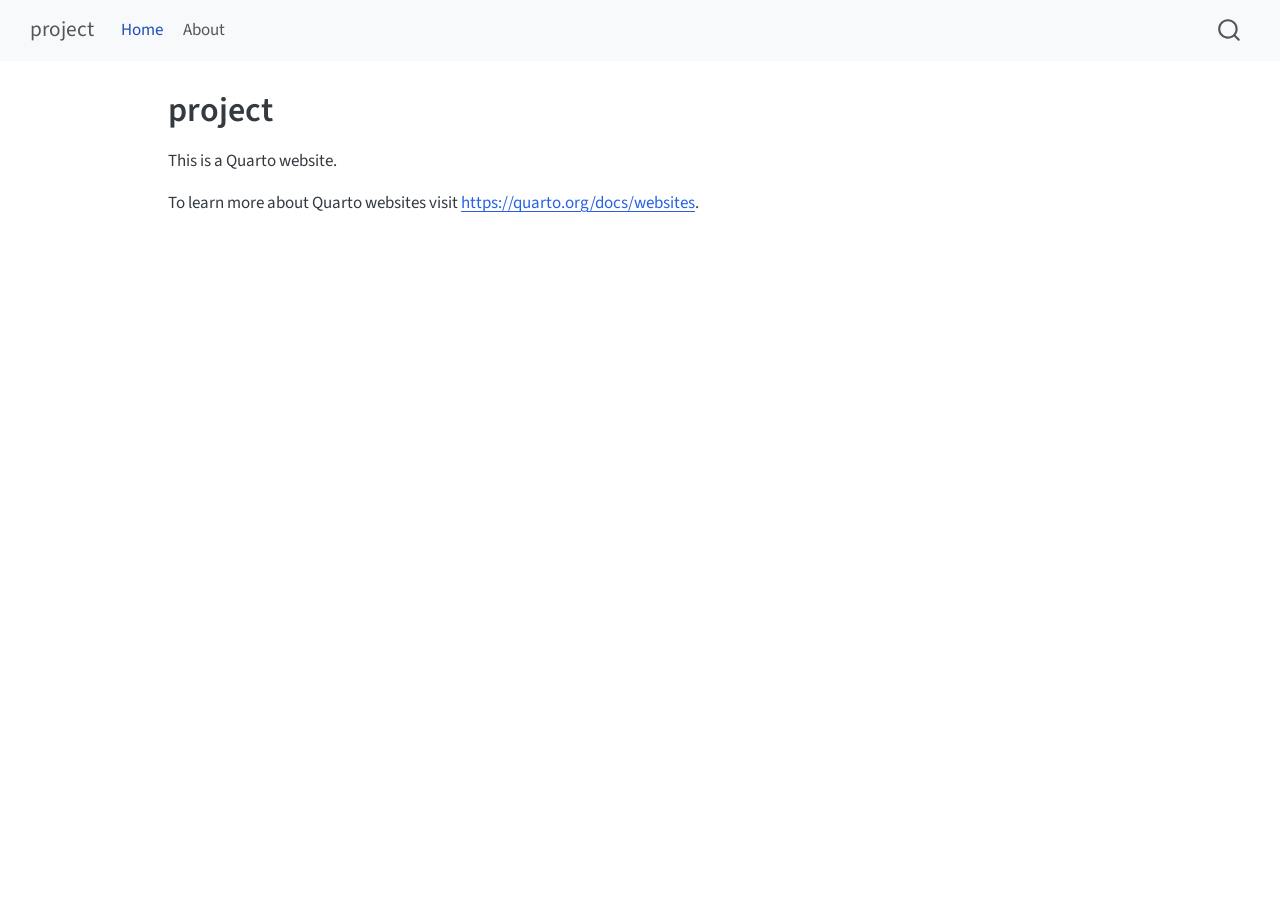
==== docs/index.html @ 7ca0f4db "First initial commit" ====
<!DOCTYPE html>
<html xmlns="http://www.w3.org/1999/xhtml" lang="en" xml:lang="en"><head>

<meta charset="utf-8">
<meta name="generator" content="quarto-1.8.27">

<meta name="viewport" content="width=device-width, initial-scale=1.0, user-scalable=yes">


<title>project</title>
<style>
code{white-space: pre-wrap;}
span.smallcaps{font-variant: small-caps;}
div.columns{display: flex; gap: min(4vw, 1.5em);}
div.column{flex: auto; overflow-x: auto;}
div.hanging-indent{margin-left: 1.5em; text-indent: -1.5em;}
ul.task-list{list-style: none;}
ul.task-list li input[type="checkbox"] {
  width: 0.8em;
  margin: 0 0.8em 0.2em -1em; /* quarto-specific, see https://github.com/quarto-dev/quarto-cli/issues/4556 */ 
  vertical-align: middle;
}
</style>


<script src="site_libs/quarto-nav/quarto-nav.js"></script>
<script src="site_libs/quarto-nav/headroom.min.js"></script>
<script src="site_libs/clipboard/clipboard.min.js"></script>
<script src="site_libs/quarto-search/autocomplete.umd.js"></script>
<script src="site_libs/quarto-search/fuse.min.js"></script>
<script src="site_libs/quarto-search/quarto-search.js"></script>
<meta name="quarto:offset" content="./">
<script src="site_libs/quarto-html/quarto.js" type="module"></script>
<script src="site_libs/quarto-html/tabsets/tabsets.js" type="module"></script>
<script src="site_libs/quarto-html/axe/axe-check.js" type="module"></script>
<script src="site_libs/quarto-html/popper.min.js"></script>
<script src="site_libs/quarto-html/tippy.umd.min.js"></script>
<script src="site_libs/quarto-html/anchor.min.js"></script>
<link href="site_libs/quarto-html/tippy.css" rel="stylesheet">
<link href="site_libs/quarto-html/quarto-syntax-highlighting-ed96de9b727972fe78a7b5d16c58bf87.css" rel="stylesheet" id="quarto-text-highlighting-styles">
<script src="site_libs/bootstrap/bootstrap.min.js"></script>
<link href="site_libs/bootstrap/bootstrap-icons.css" rel="stylesheet">
<link href="site_libs/bootstrap/bootstrap-c82218b12ac0f327fa8bd7d074ce2147.min.css" rel="stylesheet" append-hash="true" id="quarto-bootstrap" data-mode="light">
<script id="quarto-search-options" type="application/json">{
  "location": "navbar",
  "copy-button": false,
  "collapse-after": 3,
  "panel-placement": "end",
  "type": "overlay",
  "limit": 50,
  "keyboard-shortcut": [
    "f",
    "/",
    "s"
  ],
  "show-item-context": false,
  "language": {
    "search-no-results-text": "No results",
    "search-matching-documents-text": "matching documents",
    "search-copy-link-title": "Copy link to search",
    "search-hide-matches-text": "Hide additional matches",
    "search-more-match-text": "more match in this document",
    "search-more-matches-text": "more matches in this document",
    "search-clear-button-title": "Clear",
    "search-text-placeholder": "",
    "search-detached-cancel-button-title": "Cancel",
    "search-submit-button-title": "Submit",
    "search-label": "Search"
  }
}</script>


<link rel="stylesheet" href="styles.css">
</head>

<body class="nav-fixed quarto-light">

<div id="quarto-search-results"></div>
  <header id="quarto-header" class="headroom fixed-top">
    <nav class="navbar navbar-expand-lg " data-bs-theme="dark">
      <div class="navbar-container container-fluid">
      <div class="navbar-brand-container mx-auto">
    <a class="navbar-brand" href="./index.html">
    <span class="navbar-title">project</span>
    </a>
  </div>
            <div id="quarto-search" class="" title="Search"></div>
          <button class="navbar-toggler" type="button" data-bs-toggle="collapse" data-bs-target="#navbarCollapse" aria-controls="navbarCollapse" role="menu" aria-expanded="false" aria-label="Toggle navigation" onclick="if (window.quartoToggleHeadroom) { window.quartoToggleHeadroom(); }">
  <span class="navbar-toggler-icon"></span>
</button>
          <div class="collapse navbar-collapse" id="navbarCollapse">
            <ul class="navbar-nav navbar-nav-scroll me-auto">
  <li class="nav-item">
    <a class="nav-link active" href="./index.html" aria-current="page"> 
<span class="menu-text">Home</span></a>
  </li>  
  <li class="nav-item">
    <a class="nav-link" href="./about.html"> 
<span class="menu-text">About</span></a>
  </li>  
</ul>
          </div> <!-- /navcollapse -->
            <div class="quarto-navbar-tools">
</div>
      </div> <!-- /container-fluid -->
    </nav>
</header>
<!-- content -->
<div id="quarto-content" class="quarto-container page-columns page-rows-contents page-layout-article page-navbar">
<!-- sidebar -->
<!-- margin-sidebar -->
    <div id="quarto-margin-sidebar" class="sidebar margin-sidebar zindex-bottom">
        
    </div>
<!-- main -->
<main class="content" id="quarto-document-content">

<header id="title-block-header" class="quarto-title-block default">
<div class="quarto-title">
<h1 class="title">project</h1>
</div>



<div class="quarto-title-meta">

    
  
    
  </div>
  


</header>


<p>This is a Quarto website.</p>
<p>To learn more about Quarto websites visit <a href="https://quarto.org/docs/websites" class="uri">https://quarto.org/docs/websites</a>.</p>



</main> <!-- /main -->
<script id="quarto-html-after-body" type="application/javascript">
  window.document.addEventListener("DOMContentLoaded", function (event) {
    const icon = "";
    const anchorJS = new window.AnchorJS();
    anchorJS.options = {
      placement: 'right',
      icon: icon
    };
    anchorJS.add('.anchored');
    const isCodeAnnotation = (el) => {
      for (const clz of el.classList) {
        if (clz.startsWith('code-annotation-')) {                     
          return true;
        }
      }
      return false;
    }
    const onCopySuccess = function(e) {
      // button target
      const button = e.trigger;
      // don't keep focus
      button.blur();
      // flash "checked"
      button.classList.add('code-copy-button-checked');
      var currentTitle = button.getAttribute("title");
      button.setAttribute("title", "Copied!");
      let tooltip;
      if (window.bootstrap) {
        button.setAttribute("data-bs-toggle", "tooltip");
        button.setAttribute("data-bs-placement", "left");
        button.setAttribute("data-bs-title", "Copied!");
        tooltip = new bootstrap.Tooltip(button, 
          { trigger: "manual", 
            customClass: "code-copy-button-tooltip",
            offset: [0, -8]});
        tooltip.show();    
      }
      setTimeout(function() {
        if (tooltip) {
          tooltip.hide();
          button.removeAttribute("data-bs-title");
          button.removeAttribute("data-bs-toggle");
          button.removeAttribute("data-bs-placement");
        }
        button.setAttribute("title", currentTitle);
        button.classList.remove('code-copy-button-checked');
      }, 1000);
      // clear code selection
      e.clearSelection();
    }
    const getTextToCopy = function(trigger) {
      const outerScaffold = trigger.parentElement.cloneNode(true);
      const codeEl = outerScaffold.querySelector('code');
      for (const childEl of codeEl.children) {
        if (isCodeAnnotation(childEl)) {
          childEl.remove();
        }
      }
      return codeEl.innerText;
    }
    const clipboard = new window.ClipboardJS('.code-copy-button:not([data-in-quarto-modal])', {
      text: getTextToCopy
    });
    clipboard.on('success', onCopySuccess);
    if (window.document.getElementById('quarto-embedded-source-code-modal')) {
      const clipboardModal = new window.ClipboardJS('.code-copy-button[data-in-quarto-modal]', {
        text: getTextToCopy,
        container: window.document.getElementById('quarto-embedded-source-code-modal')
      });
      clipboardModal.on('success', onCopySuccess);
    }
      var localhostRegex = new RegExp(/^(?:http|https):\/\/localhost\:?[0-9]*\//);
      var mailtoRegex = new RegExp(/^mailto:/);
        var filterRegex = new RegExp('/' + window.location.host + '/');
      var isInternal = (href) => {
          return filterRegex.test(href) || localhostRegex.test(href) || mailtoRegex.test(href);
      }
      // Inspect non-navigation links and adorn them if external
     var links = window.document.querySelectorAll('a[href]:not(.nav-link):not(.navbar-brand):not(.toc-action):not(.sidebar-link):not(.sidebar-item-toggle):not(.pagination-link):not(.no-external):not([aria-hidden]):not(.dropdown-item):not(.quarto-navigation-tool):not(.about-link)');
      for (var i=0; i<links.length; i++) {
        const link = links[i];
        if (!isInternal(link.href)) {
          // undo the damage that might have been done by quarto-nav.js in the case of
          // links that we want to consider external
          if (link.dataset.originalHref !== undefined) {
            link.href = link.dataset.originalHref;
          }
        }
      }
    function tippyHover(el, contentFn, onTriggerFn, onUntriggerFn) {
      const config = {
        allowHTML: true,
        maxWidth: 500,
        delay: 100,
        arrow: false,
        appendTo: function(el) {
            return el.parentElement;
        },
        interactive: true,
        interactiveBorder: 10,
        theme: 'quarto',
        placement: 'bottom-start',
      };
      if (contentFn) {
        config.content = contentFn;
      }
      if (onTriggerFn) {
        config.onTrigger = onTriggerFn;
      }
      if (onUntriggerFn) {
        config.onUntrigger = onUntriggerFn;
      }
      window.tippy(el, config); 
    }
    const noterefs = window.document.querySelectorAll('a[role="doc-noteref"]');
    for (var i=0; i<noterefs.length; i++) {
      const ref = noterefs[i];
      tippyHover(ref, function() {
        // use id or data attribute instead here
        let href = ref.getAttribute('data-footnote-href') || ref.getAttribute('href');
        try { href = new URL(href).hash; } catch {}
        const id = href.replace(/^#\/?/, "");
        const note = window.document.getElementById(id);
        if (note) {
          return note.innerHTML;
        } else {
          return "";
        }
      });
    }
    const xrefs = window.document.querySelectorAll('a.quarto-xref');
    const processXRef = (id, note) => {
      // Strip column container classes
      const stripColumnClz = (el) => {
        el.classList.remove("page-full", "page-columns");
        if (el.children) {
          for (const child of el.children) {
            stripColumnClz(child);
          }
        }
      }
      stripColumnClz(note)
      if (id === null || id.startsWith('sec-')) {
        // Special case sections, only their first couple elements
        const container = document.createElement("div");
        if (note.children && note.children.length > 2) {
          container.appendChild(note.children[0].cloneNode(true));
          for (let i = 1; i < note.children.length; i++) {
            const child = note.children[i];
            if (child.tagName === "P" && child.innerText === "") {
              continue;
            } else {
              container.appendChild(child.cloneNode(true));
              break;
            }
          }
          if (window.Quarto?.typesetMath) {
            window.Quarto.typesetMath(container);
          }
          return container.innerHTML
        } else {
          if (window.Quarto?.typesetMath) {
            window.Quarto.typesetMath(note);
          }
          return note.innerHTML;
        }
      } else {
        // Remove any anchor links if they are present
        const anchorLink = note.querySelector('a.anchorjs-link');
        if (anchorLink) {
          anchorLink.remove();
        }
        if (window.Quarto?.typesetMath) {
          window.Quarto.typesetMath(note);
        }
        if (note.classList.contains("callout")) {
          return note.outerHTML;
        } else {
          return note.innerHTML;
        }
      }
    }
    for (var i=0; i<xrefs.length; i++) {
      const xref = xrefs[i];
      tippyHover(xref, undefined, function(instance) {
        instance.disable();
        let url = xref.getAttribute('href');
        let hash = undefined; 
        if (url.startsWith('#')) {
          hash = url;
        } else {
          try { hash = new URL(url).hash; } catch {}
        }
        if (hash) {
          const id = hash.replace(/^#\/?/, "");
          const note = window.document.getElementById(id);
          if (note !== null) {
            try {
              const html = processXRef(id, note.cloneNode(true));
              instance.setContent(html);
            } finally {
              instance.enable();
              instance.show();
            }
          } else {
            // See if we can fetch this
            fetch(url.split('#')[0])
            .then(res => res.text())
            .then(html => {
              const parser = new DOMParser();
              const htmlDoc = parser.parseFromString(html, "text/html");
              const note = htmlDoc.getElementById(id);
              if (note !== null) {
                const html = processXRef(id, note);
                instance.setContent(html);
              } 
            }).finally(() => {
              instance.enable();
              instance.show();
            });
          }
        } else {
          // See if we can fetch a full url (with no hash to target)
          // This is a special case and we should probably do some content thinning / targeting
          fetch(url)
          .then(res => res.text())
          .then(html => {
            const parser = new DOMParser();
            const htmlDoc = parser.parseFromString(html, "text/html");
            const note = htmlDoc.querySelector('main.content');
            if (note !== null) {
              // This should only happen for chapter cross references
              // (since there is no id in the URL)
              // remove the first header
              if (note.children.length > 0 && note.children[0].tagName === "HEADER") {
                note.children[0].remove();
              }
              const html = processXRef(null, note);
              instance.setContent(html);
            } 
          }).finally(() => {
            instance.enable();
            instance.show();
          });
        }
      }, function(instance) {
      });
    }
        let selectedAnnoteEl;
        const selectorForAnnotation = ( cell, annotation) => {
          let cellAttr = 'data-code-cell="' + cell + '"';
          let lineAttr = 'data-code-annotation="' +  annotation + '"';
          const selector = 'span[' + cellAttr + '][' + lineAttr + ']';
          return selector;
        }
        const selectCodeLines = (annoteEl) => {
          const doc = window.document;
          const targetCell = annoteEl.getAttribute("data-target-cell");
          const targetAnnotation = annoteEl.getAttribute("data-target-annotation");
          const annoteSpan = window.document.querySelector(selectorForAnnotation(targetCell, targetAnnotation));
          const lines = annoteSpan.getAttribute("data-code-lines").split(",");
          const lineIds = lines.map((line) => {
            return targetCell + "-" + line;
          })
          let top = null;
          let height = null;
          let parent = null;
          if (lineIds.length > 0) {
              //compute the position of the single el (top and bottom and make a div)
              const el = window.document.getElementById(lineIds[0]);
              top = el.offsetTop;
              height = el.offsetHeight;
              parent = el.parentElement.parentElement;
            if (lineIds.length > 1) {
              const lastEl = window.document.getElementById(lineIds[lineIds.length - 1]);
              const bottom = lastEl.offsetTop + lastEl.offsetHeight;
              height = bottom - top;
            }
            if (top !== null && height !== null && parent !== null) {
              // cook up a div (if necessary) and position it 
              let div = window.document.getElementById("code-annotation-line-highlight");
              if (div === null) {
                div = window.document.createElement("div");
                div.setAttribute("id", "code-annotation-line-highlight");
                div.style.position = 'absolute';
                parent.appendChild(div);
              }
              div.style.top = top - 2 + "px";
              div.style.height = height + 4 + "px";
              div.style.left = 0;
              let gutterDiv = window.document.getElementById("code-annotation-line-highlight-gutter");
              if (gutterDiv === null) {
                gutterDiv = window.document.createElement("div");
                gutterDiv.setAttribute("id", "code-annotation-line-highlight-gutter");
                gutterDiv.style.position = 'absolute';
                const codeCell = window.document.getElementById(targetCell);
                const gutter = codeCell.querySelector('.code-annotation-gutter');
                gutter.appendChild(gutterDiv);
              }
              gutterDiv.style.top = top - 2 + "px";
              gutterDiv.style.height = height + 4 + "px";
            }
            selectedAnnoteEl = annoteEl;
          }
        };
        const unselectCodeLines = () => {
          const elementsIds = ["code-annotation-line-highlight", "code-annotation-line-highlight-gutter"];
          elementsIds.forEach((elId) => {
            const div = window.document.getElementById(elId);
            if (div) {
              div.remove();
            }
          });
          selectedAnnoteEl = undefined;
        };
          // Handle positioning of the toggle
      window.addEventListener(
        "resize",
        throttle(() => {
          elRect = undefined;
          if (selectedAnnoteEl) {
            selectCodeLines(selectedAnnoteEl);
          }
        }, 10)
      );
      function throttle(fn, ms) {
      let throttle = false;
      let timer;
        return (...args) => {
          if(!throttle) { // first call gets through
              fn.apply(this, args);
              throttle = true;
          } else { // all the others get throttled
              if(timer) clearTimeout(timer); // cancel #2
              timer = setTimeout(() => {
                fn.apply(this, args);
                timer = throttle = false;
              }, ms);
          }
        };
      }
        // Attach click handler to the DT
        const annoteDls = window.document.querySelectorAll('dt[data-target-cell]');
        for (const annoteDlNode of annoteDls) {
          annoteDlNode.addEventListener('click', (event) => {
            const clickedEl = event.target;
            if (clickedEl !== selectedAnnoteEl) {
              unselectCodeLines();
              const activeEl = window.document.querySelector('dt[data-target-cell].code-annotation-active');
              if (activeEl) {
                activeEl.classList.remove('code-annotation-active');
              }
              selectCodeLines(clickedEl);
              clickedEl.classList.add('code-annotation-active');
            } else {
              // Unselect the line
              unselectCodeLines();
              clickedEl.classList.remove('code-annotation-active');
            }
          });
        }
    const findCites = (el) => {
      const parentEl = el.parentElement;
      if (parentEl) {
        const cites = parentEl.dataset.cites;
        if (cites) {
          return {
            el,
            cites: cites.split(' ')
          };
        } else {
          return findCites(el.parentElement)
        }
      } else {
        return undefined;
      }
    };
    var bibliorefs = window.document.querySelectorAll('a[role="doc-biblioref"]');
    for (var i=0; i<bibliorefs.length; i++) {
      const ref = bibliorefs[i];
      const citeInfo = findCites(ref);
      if (citeInfo) {
        tippyHover(citeInfo.el, function() {
          var popup = window.document.createElement('div');
          citeInfo.cites.forEach(function(cite) {
            var citeDiv = window.document.createElement('div');
            citeDiv.classList.add('hanging-indent');
            citeDiv.classList.add('csl-entry');
            var biblioDiv = window.document.getElementById('ref-' + cite);
            if (biblioDiv) {
              citeDiv.innerHTML = biblioDiv.innerHTML;
            }
            popup.appendChild(citeDiv);
          });
          return popup.innerHTML;
        });
      }
    }
  });
  </script>
</div> <!-- /content -->




</body></html>
---- docs/site_libs/quarto-html/tippy.css ----
.tippy-box[data-animation=fade][data-state=hidden]{opacity:0}[data-tippy-root]{max-width:calc(100vw - 10px)}.tippy-box{position:relative;background-color:#333;color:#fff;border-radius:4px;font-size:14px;line-height:1.4;white-space:normal;outline:0;transition-property:transform,visibility,opacity}.tippy-box[data-placement^=top]>.tippy-arrow{bottom:0}.tippy-box[data-placement^=top]>.tippy-arrow:before{bottom:-7px;left:0;border-width:8px 8px 0;border-top-color:initial;transform-origin:center top}.tippy-box[data-placement^=bottom]>.tippy-arrow{top:0}.tippy-box[data-placement^=bottom]>.tippy-arrow:before{top:-7px;left:0;border-width:0 8px 8px;border-bottom-color:initial;transform-origin:center bottom}.tippy-box[data-placement^=left]>.tippy-arrow{right:0}.tippy-box[data-placement^=left]>.tippy-arrow:before{border-width:8px 0 8px 8px;border-left-color:initial;right:-7px;transform-origin:center left}.tippy-box[data-placement^=right]>.tippy-arrow{left:0}.tippy-box[data-placement^=right]>.tippy-arrow:before{left:-7px;border-width:8px 8px 8px 0;border-right-color:initial;transform-origin:center right}.tippy-box[data-inertia][data-state=visible]{transition-timing-function:cubic-bezier(.54,1.5,.38,1.11)}.tippy-arrow{width:16px;height:16px;color:#333}.tippy-arrow:before{content:"";position:absolute;border-color:transparent;border-style:solid}.tippy-content{position:relative;padding:5px 9px;z-index:1}
---- docs/site_libs/quarto-html/quarto-syntax-highlighting-ed96de9b727972fe78a7b5d16c58bf87.css ----
/* quarto syntax highlight colors */
:root {
  --quarto-hl-ot-color: #003B4F;
  --quarto-hl-at-color: #657422;
  --quarto-hl-ss-color: #20794D;
  --quarto-hl-an-color: #5E5E5E;
  --quarto-hl-fu-color: #4758AB;
  --quarto-hl-st-color: #20794D;
  --quarto-hl-cf-color: #003B4F;
  --quarto-hl-op-color: #5E5E5E;
  --quarto-hl-er-color: #AD0000;
  --quarto-hl-bn-color: #AD0000;
  --quarto-hl-al-color: #AD0000;
  --quarto-hl-va-color: #111111;
  --quarto-hl-bu-color: inherit;
  --quarto-hl-ex-color: inherit;
  --quarto-hl-pp-color: #AD0000;
  --quarto-hl-in-color: #5E5E5E;
  --quarto-hl-vs-color: #20794D;
  --quarto-hl-wa-color: #5E5E5E;
  --quarto-hl-do-color: #5E5E5E;
  --quarto-hl-im-color: #00769E;
  --quarto-hl-ch-color: #20794D;
  --quarto-hl-dt-color: #AD0000;
  --quarto-hl-fl-color: #AD0000;
  --quarto-hl-co-color: #5E5E5E;
  --quarto-hl-cv-color: #5E5E5E;
  --quarto-hl-cn-color: #8f5902;
  --quarto-hl-sc-color: #5E5E5E;
  --quarto-hl-dv-color: #AD0000;
  --quarto-hl-kw-color: #003B4F;
}

/* other quarto variables */
:root {
  --quarto-font-monospace: SFMono-Regular, Menlo, Monaco, Consolas, "Liberation Mono", "Courier New", monospace;
}

/* syntax highlight based on Pandoc's rules */
pre > code.sourceCode > span {
  color: #003B4F;
}

code.sourceCode > span {
  color: #003B4F;
}

div.sourceCode,
div.sourceCode pre.sourceCode {
  color: #003B4F;
}

/* Normal */
code span {
  color: #003B4F;
}

/* Alert */
code span.al {
  color: #AD0000;
  font-style: inherit;
}

/* Annotation */
code span.an {
  color: #5E5E5E;
  font-style: inherit;
}

/* Attribute */
code span.at {
  color: #657422;
  font-style: inherit;
}

/* BaseN */
code span.bn {
  color: #AD0000;
  font-style: inherit;
}

/* BuiltIn */
code span.bu {
  font-style: inherit;
}

/* ControlFlow */
code span.cf {
  color: #003B4F;
  font-weight: bold;
  font-style: inherit;
}

/* Char */
code span.ch {
  color: #20794D;
  font-style: inherit;
}

/* Constant */
code span.cn {
  color: #8f5902;
  font-style: inherit;
}

/* Comment */
code span.co {
  color: #5E5E5E;
  font-style: inherit;
}

/* CommentVar */
code span.cv {
  color: #5E5E5E;
  font-style: italic;
}

/* Documentation */
code span.do {
  color: #5E5E5E;
  font-style: italic;
}

/* DataType */
code span.dt {
  color: #AD0000;
  font-style: inherit;
}

/* DecVal */
code span.dv {
  color: #AD0000;
  font-style: inherit;
}

/* Error */
code span.er {
  color: #AD0000;
  font-style: inherit;
}

/* Extension */
code span.ex {
  font-style: inherit;
}

/* Float */
code span.fl {
  color: #AD0000;
  font-style: inherit;
}

/* Function */
code span.fu {
  color: #4758AB;
  font-style: inherit;
}

/* Import */
code span.im {
  color: #00769E;
  font-style: inherit;
}

/* Information */
code span.in {
  color: #5E5E5E;
  font-style: inherit;
}

/* Keyword */
code span.kw {
  color: #003B4F;
  font-weight: bold;
  font-style: inherit;
}

/* Operator */
code span.op {
  color: #5E5E5E;
  font-style: inherit;
}

/* Other */
code span.ot {
  color: #003B4F;
  font-style: inherit;
}

/* Preprocessor */
code span.pp {
  color: #AD0000;
  font-style: inherit;
}

/* SpecialChar */
code span.sc {
  color: #5E5E5E;
  font-style: inherit;
}

/* SpecialString */
code span.ss {
  color: #20794D;
  font-style: inherit;
}

/* String */
code span.st {
  color: #20794D;
  font-style: inherit;
}

/* Variable */
code span.va {
  color: #111111;
  font-style: inherit;
}

/* VerbatimString */
code span.vs {
  color: #20794D;
  font-style: inherit;
}

/* Warning */
code span.wa {
  color: #5E5E5E;
  font-style: italic;
}

.prevent-inlining {
  content: "</";
}

/*# sourceMappingURL=0920dd6d7437995b8cdf7429764427b1.css.map */
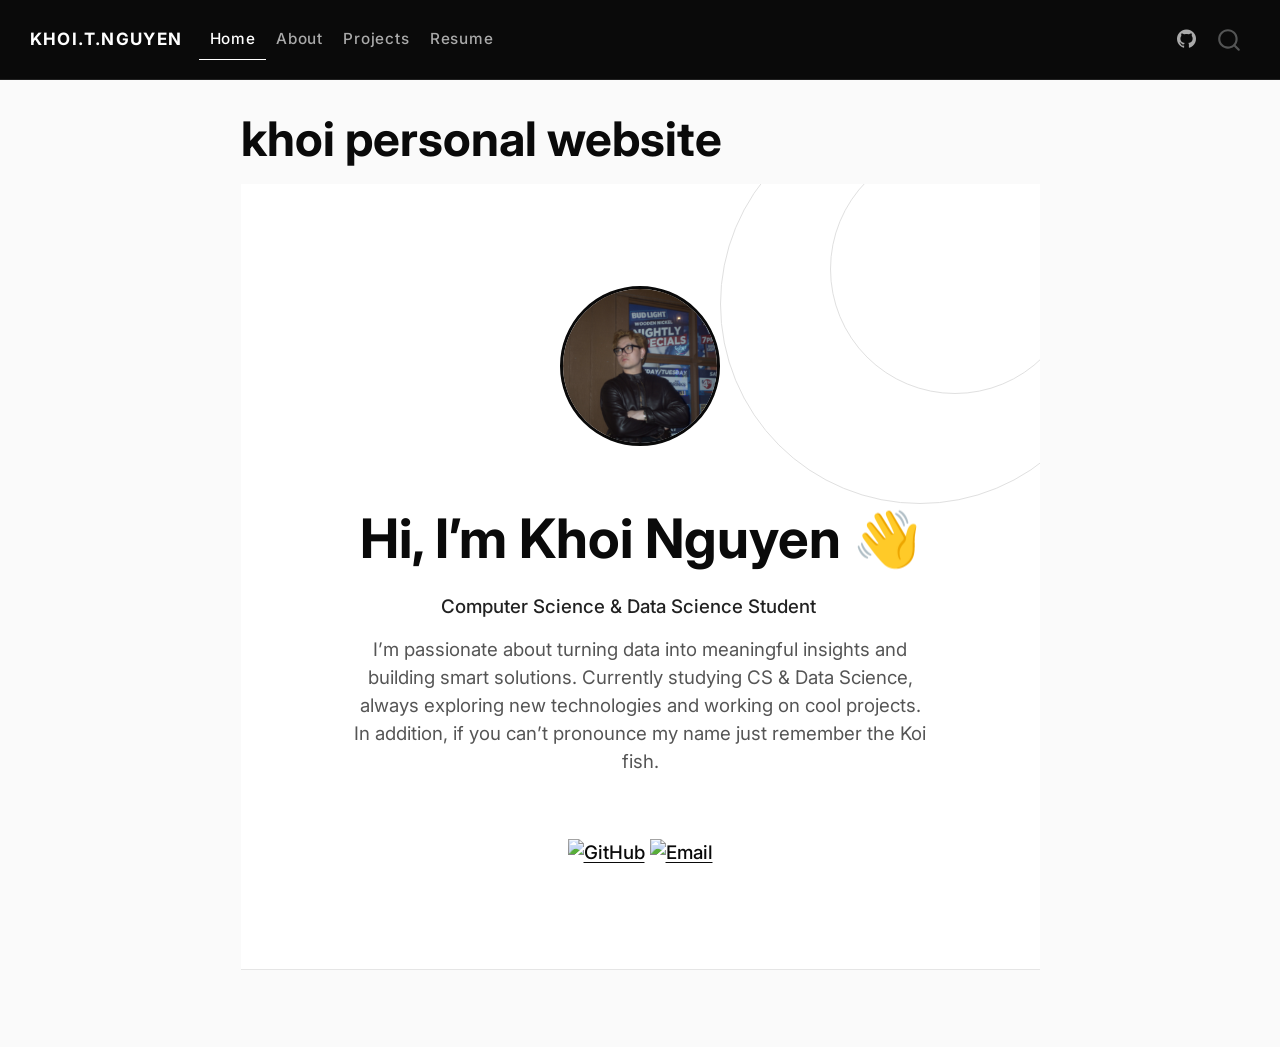
==== commit 2ea43acf: "adding resume and first project page" ====
--- a/docs/index.html
+++ b/docs/index.html
@@ -7,7 +7,7 @@
 <meta name="viewport" content="width=device-width, initial-scale=1.0, user-scalable=yes">
 
 
-<title>project</title>
+<title>khoi personal website – Khoi.T.Nguyen</title>
 <style>
 code{white-space: pre-wrap;}
 span.smallcaps{font-variant: small-caps;}
@@ -73,7 +73,7 @@
 <link rel="stylesheet" href="styles.css">
 </head>
 
-<body class="nav-fixed quarto-light">
+<body class="nav-fixed fullcontent quarto-light">
 
 <div id="quarto-search-results"></div>
   <header id="quarto-header" class="headroom fixed-top">
@@ -81,7 +81,7 @@
       <div class="navbar-container container-fluid">
       <div class="navbar-brand-container mx-auto">
     <a class="navbar-brand" href="./index.html">
-    <span class="navbar-title">project</span>
+    <span class="navbar-title">Khoi.T.Nguyen</span>
     </a>
   </div>
             <div id="quarto-search" class="" title="Search"></div>
@@ -98,6 +98,21 @@
     <a class="nav-link" href="./about.html"> 
 <span class="menu-text">About</span></a>
   </li>  
+  <li class="nav-item">
+    <a class="nav-link" href="./projects.html"> 
+<span class="menu-text">Projects</span></a>
+  </li>  
+  <li class="nav-item">
+    <a class="nav-link" href="./resume.qmd"> 
+<span class="menu-text">Resume</span></a>
+  </li>  
+</ul>
+            <ul class="navbar-nav navbar-nav-scroll ms-auto">
+  <li class="nav-item compact">
+    <a class="nav-link" href="https://github.com/kho2934"> <i class="bi bi-github" role="img">
+</i> 
+<span class="menu-text"></span></a>
+  </li>  
 </ul>
           </div> <!-- /navcollapse -->
             <div class="quarto-navbar-tools">
@@ -109,15 +124,13 @@
 <div id="quarto-content" class="quarto-container page-columns page-rows-contents page-layout-article page-navbar">
 <!-- sidebar -->
 <!-- margin-sidebar -->
-    <div id="quarto-margin-sidebar" class="sidebar margin-sidebar zindex-bottom">
-        
-    </div>
+    
 <!-- main -->
 <main class="content" id="quarto-document-content">
 
 <header id="title-block-header" class="quarto-title-block default">
 <div class="quarto-title">
-<h1 class="title">project</h1>
+<h1 class="title">khoi personal website</h1>
 </div>
 
 
@@ -134,8 +147,18 @@
 </header>
 
 
-<p>This is a Quarto website.</p>
-<p>To learn more about Quarto websites visit <a href="https://quarto.org/docs/websites" class="uri">https://quarto.org/docs/websites</a>.</p>
+<div class="hero">
+<p><img src="images/profile.jpeg" class="profile-photo img-fluid"></p>
+<section id="hi-im-khoi-nguyen" class="level1">
+<h1>Hi, I’m Khoi Nguyen 👋</h1>
+<section id="computer-science-data-science-student" class="level3">
+<h3 class="anchored" data-anchor-id="computer-science-data-science-student">Computer Science &amp; Data Science Student</h3>
+<p>I’m passionate about turning data into meaningful insights and building smart solutions. Currently studying CS &amp; Data Science, always exploring new technologies and working on cool projects. In addition, if you can’t pronounce my name just remember the Koi fish.</p>
+<p><br></p>
+<p><a href="https://github.com/kho2934"><img src="https://img.shields.io/badge/GitHub-6c63ff?style=for-the-badge&amp;logo=github&amp;logoColor=white.png" class="img-fluid" alt="GitHub"></a> <a href="mailto:nguyenkh889@gmail.com"><img src="https://img.shields.io/badge/Email-6c63ff?style=for-the-badge&amp;logo=gmail&amp;logoColor=white.png" class="img-fluid" alt="Email"></a></p>
+</section>
+</section>
+</div>
 
 
 
--- a/docs/styles.css
+++ b/docs/styles.css
@@ -0,0 +1,135 @@
+@import url('https://fonts.googleapis.com/css2?family=Inter:wght@400;500;700&display=swap');
+
+body {
+  font-family: 'Inter', sans-serif;
+  background-color: #fafafa;
+  color: #0a0a0a;
+}
+
+/* ── Navbar ── */
+.navbar {
+  background: #0a0a0a !important;
+  padding: 1rem 2rem;
+  border-bottom: 1px solid #222;
+}
+
+.navbar-brand {
+  color: #ffffff !important;
+  font-weight: 700;
+  letter-spacing: 0.08em;
+  text-transform: uppercase;
+  font-size: 1rem;
+}
+
+.nav-link {
+  color: #aaaaaa !important;
+  font-weight: 500;
+  letter-spacing: 0.05em;
+  font-size: 0.9rem;
+  transition: color 0.2s;
+}
+
+.nav-link:hover, .nav-link.active {
+  color: #ffffff !important;
+  border-bottom: 1px solid #fff;
+}
+
+/* ── Headings ── */
+h1 { font-size: 2.8rem; font-weight: 700; color: #0a0a0a; line-height: 1.2; }
+h2 { font-size: 1.6rem; font-weight: 700; color: #0a0a0a; }
+h3 { font-size: 1.1rem; font-weight: 500; color: #0a0a0a; }
+
+/* ── Links ── */
+a { color: #0a0a0a; font-weight: 500; text-decoration: underline; }
+a:hover { color: #555; }
+
+/* ── Hero section ── */
+.hero {
+  padding: 5rem 2rem;
+  text-align: center;
+  background: #ffffff;
+  border-bottom: 1px solid #e5e5e5;
+  position: relative;
+  overflow: hidden;
+}
+
+.hero::before {
+  content: '';
+  position: absolute;
+  top: -80px; right: -80px;
+  width: 400px; height: 400px;
+  border-radius: 50%;
+  border: 1px solid #e0e0e0;
+  pointer-events: none;
+}
+
+.hero::after {
+  content: '';
+  position: absolute;
+  top: -40px; right: -40px;
+  width: 250px; height: 250px;
+  border-radius: 50%;
+  border: 1px solid #e0e0e0;
+  pointer-events: none;
+}
+
+.hero h1 { font-size: 3.2rem; color: #0a0a0a; }
+.hero p { font-size: 1.1rem; color: #555; max-width: 580px; margin: 1rem auto; }
+
+/* ── Profile photo ── */
+.profile-photo {
+  width: 160px;
+  height: 160px;
+  border-radius: 50%;
+  object-fit: cover;
+  border: 3px solid #0a0a0a;
+  margin-bottom: 1.5rem;
+  filter: grayscale(20%);
+}
+
+/* ── Badges / buttons ── */
+.btn, .btn-primary {
+  background: #0a0a0a;
+  color: #fff;
+  border: none;
+  border-radius: 25px;
+  padding: 0.5rem 1.4rem;
+  font-weight: 500;
+  font-size: 0.85rem;
+  letter-spacing: 0.04em;
+}
+
+.btn:hover { background: #333; color: #fff; }
+
+/* ── Cards ── */
+.card {
+  background: #ffffff;
+  border: 0.5px solid #e0e0e0 !important;
+  border-radius: 12px !important;
+  box-shadow: none !important;
+  transition: transform 0.2s, border-color 0.2s;
+  border-top: 3px solid #0a0a0a !important;
+}
+
+.card:hover {
+  transform: translateY(-4px);
+  border-color: #0a0a0a !important;
+}
+
+/* ── Section labels ── */
+.section-label {
+  font-size: 0.75rem;
+  letter-spacing: 0.12em;
+  text-transform: uppercase;
+  color: #888;
+  margin-bottom: 1.5rem;
+}
+
+/* ── Footer ── */
+.page-footer {
+  background: #0a0a0a;
+  color: #666;
+  text-align: center;
+  padding: 1.5rem;
+  font-size: 0.85rem;
+}
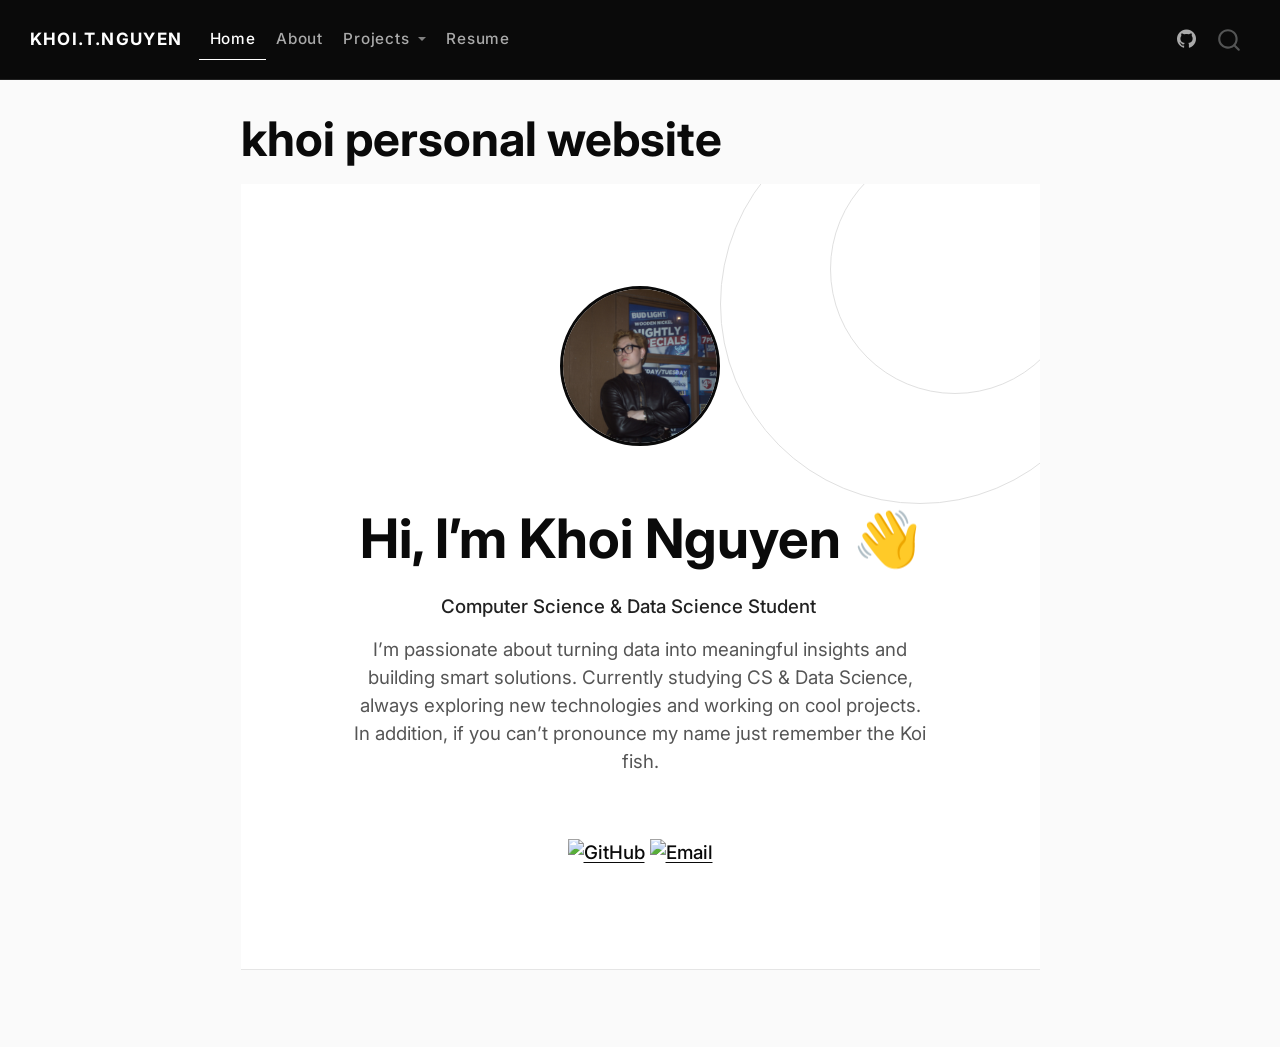
==== commit 1894ceb5: "test pushing site" ====
--- a/docs/index.html
+++ b/docs/index.html
@@ -98,12 +98,27 @@
     <a class="nav-link" href="./about.html"> 
 <span class="menu-text">About</span></a>
   </li>  
+  <li class="nav-item dropdown ">
+    <a class="nav-link dropdown-toggle" href="#" id="nav-menu-projects" role="link" data-bs-toggle="dropdown" aria-expanded="false">
+ <span class="menu-text">Projects</span>
+    </a>
+    <ul class="dropdown-menu" aria-labelledby="nav-menu-projects">    
+        <li>
+    <a class="dropdown-item" href="./projects.html">
+ <span class="dropdown-text">F1 SQL Analysis</span></a>
+  </li>  
+        <li>
+    <a class="dropdown-item" href="./Project3.html">
+ <span class="dropdown-text">Love, Fear, and Social Worlds: A Text Analysis of Pride and Prejudice, Frankenstein, and Dracula</span></a>
+  </li>  
+        <li>
+    <a class="dropdown-item" href="./project4.html">
+ <span class="dropdown-text">aRtpalette</span></a>
+  </li>  
+    </ul>
+  </li>
   <li class="nav-item">
-    <a class="nav-link" href="./projects.html"> 
-<span class="menu-text">Projects</span></a>
-  </li>  
-  <li class="nav-item">
-    <a class="nav-link" href="./resume.qmd"> 
+    <a class="nav-link" href="./Resume.html"> 
 <span class="menu-text">Resume</span></a>
   </li>  
 </ul>
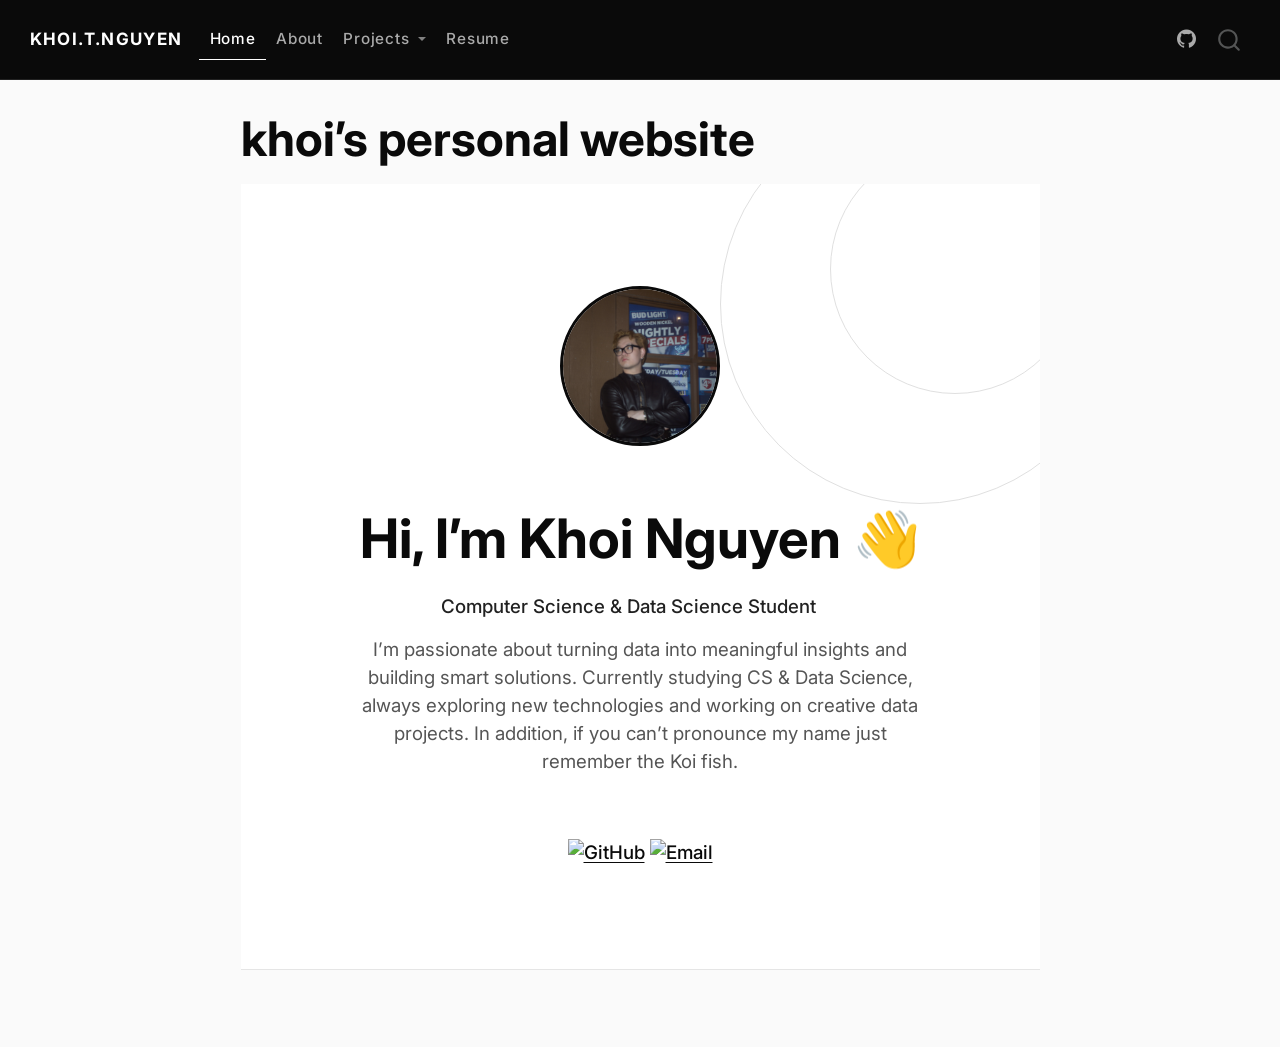
==== commit aa83e948: "adding project and fixing details" ====
--- a/docs/index.html
+++ b/docs/index.html
@@ -7,7 +7,7 @@
 <meta name="viewport" content="width=device-width, initial-scale=1.0, user-scalable=yes">
 
 
-<title>khoi personal website – Khoi.T.Nguyen</title>
+<title>khoi’s personal website – Khoi.T.Nguyen</title>
 <style>
 code{white-space: pre-wrap;}
 span.smallcaps{font-variant: small-caps;}
@@ -115,6 +115,14 @@
     <a class="dropdown-item" href="./project4.html">
  <span class="dropdown-text">aRtpalette</span></a>
   </li>  
+        <li>
+    <a class="dropdown-item" href="./Paper_presentation_poster.html">
+ <span class="dropdown-text">Paper Analysis: DuckDB: An Embeddable Analytical Database</span></a>
+  </li>  
+        <li>
+    <a class="dropdown-item" href="./TitanicProject.html">
+ <span class="dropdown-text">Survival on the Titanic: Analyzing Patterns and Building Predictive Models</span></a>
+  </li>  
     </ul>
   </li>
   <li class="nav-item">
@@ -145,7 +153,7 @@
 
 <header id="title-block-header" class="quarto-title-block default">
 <div class="quarto-title">
-<h1 class="title">khoi personal website</h1>
+<h1 class="title">khoi’s personal website</h1>
 </div>
 
 
@@ -168,9 +176,9 @@
 <h1>Hi, I’m Khoi Nguyen 👋</h1>
 <section id="computer-science-data-science-student" class="level3">
 <h3 class="anchored" data-anchor-id="computer-science-data-science-student">Computer Science &amp; Data Science Student</h3>
-<p>I’m passionate about turning data into meaningful insights and building smart solutions. Currently studying CS &amp; Data Science, always exploring new technologies and working on cool projects. In addition, if you can’t pronounce my name just remember the Koi fish.</p>
+<p>I’m passionate about turning data into meaningful insights and building smart solutions. Currently studying CS &amp; Data Science, always exploring new technologies and working on creative data projects. In addition, if you can’t pronounce my name just remember the Koi fish.</p>
 <p><br></p>
-<p><a href="https://github.com/kho2934"><img src="https://img.shields.io/badge/GitHub-6c63ff?style=for-the-badge&amp;logo=github&amp;logoColor=white.png" class="img-fluid" alt="GitHub"></a> <a href="mailto:nguyenkh889@gmail.com"><img src="https://img.shields.io/badge/Email-6c63ff?style=for-the-badge&amp;logo=gmail&amp;logoColor=white.png" class="img-fluid" alt="Email"></a></p>
+<p><a href="https://github.com/kho2934/kho2934.github.io"><img src="https://img.shields.io/badge/GitHub-6c63ff?style=for-the-badge&amp;logo=github&amp;logoColor=white.png" class="img-fluid" alt="GitHub"></a> <a href="mailto:nguyenkh889@gmail.com"><img src="https://img.shields.io/badge/Email-6c63ff?style=for-the-badge&amp;logo=gmail&amp;logoColor=white.png" class="img-fluid" alt="Email"></a></p>
 </section>
 </section>
 </div>
